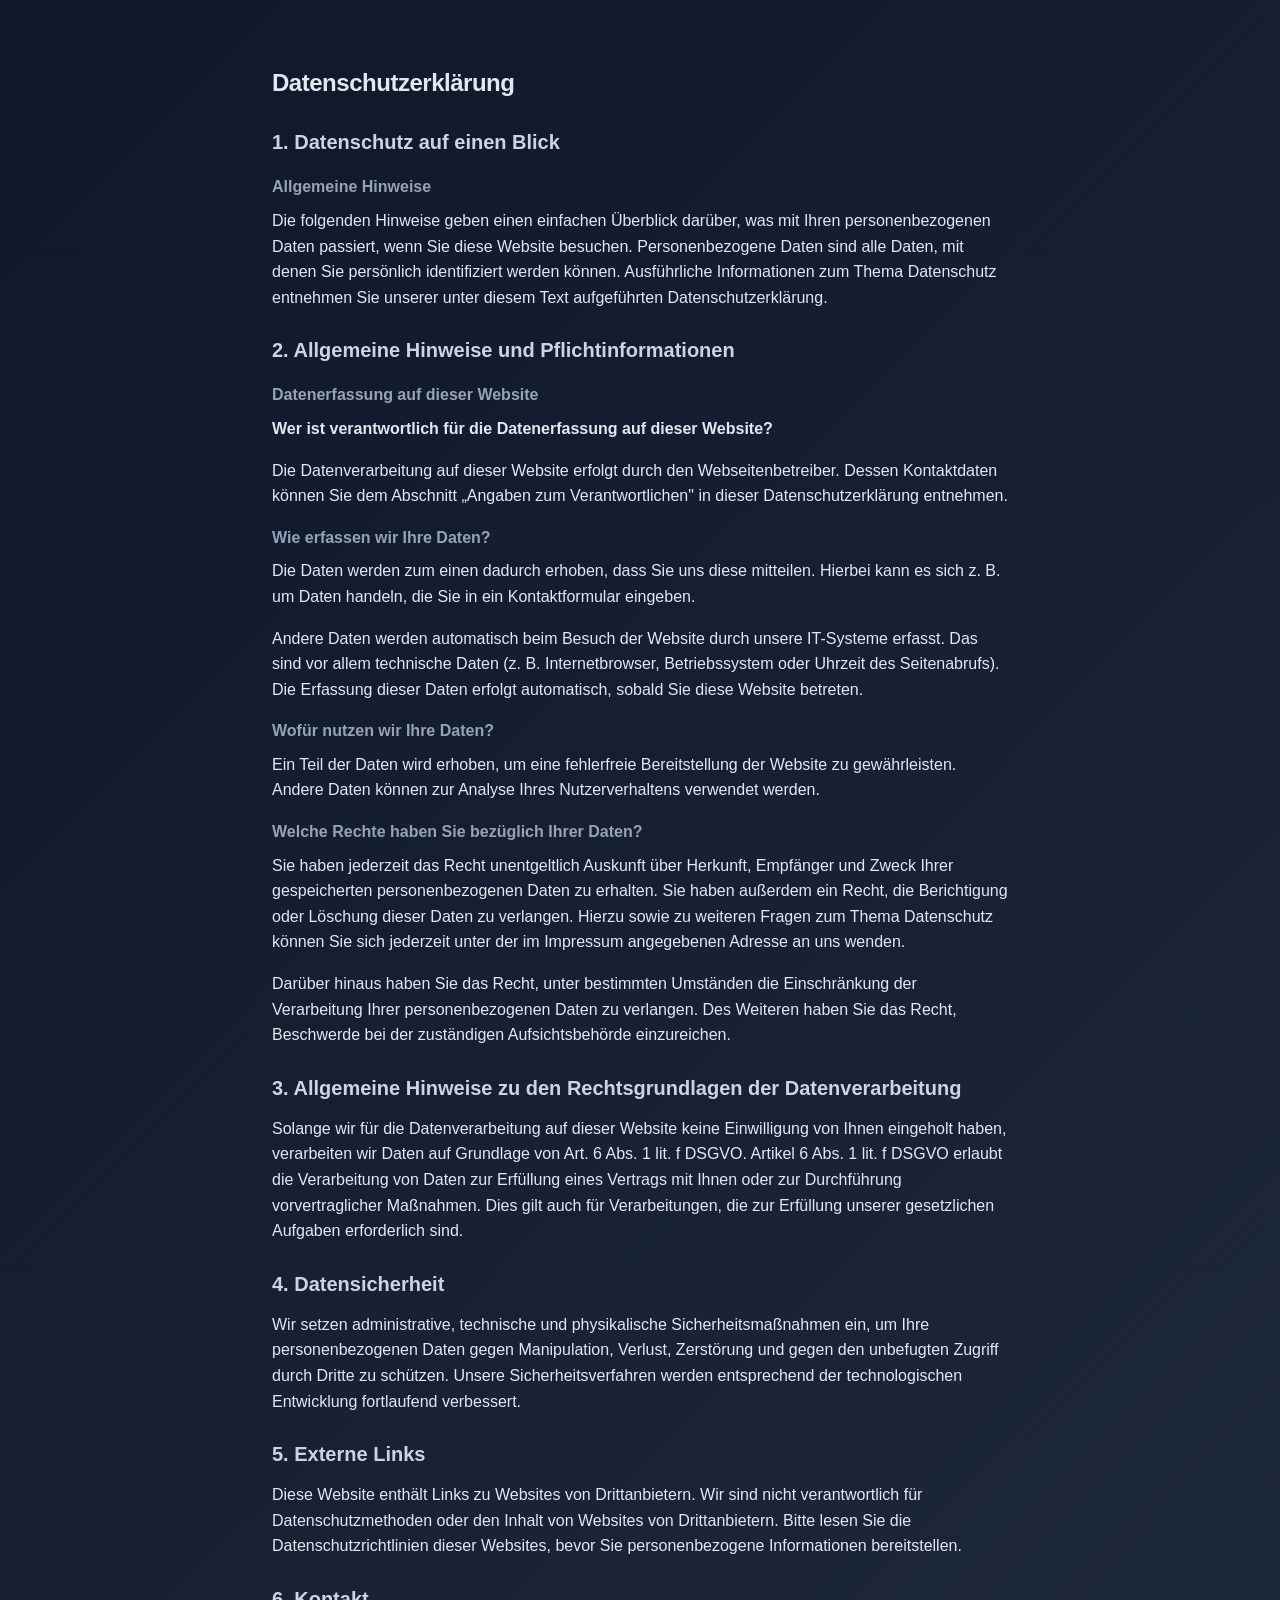
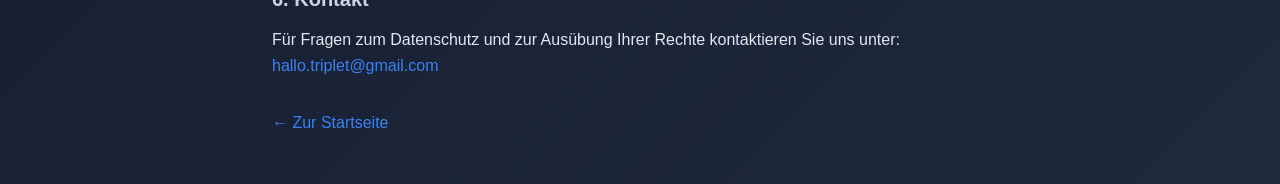
==== datenschutz.html @ 197652aa "Add files via upload Version 1.0" ====
<!DOCTYPE html>
<html lang="de">
<head>
    <meta charset="UTF-8">
    <meta name="viewport" content="width=device-width, initial-scale=1.0">
    <title>Datenschutzerklärung – Triple T</title>
    <link rel="stylesheet" href="css/style.css">
    <style>
        .legal-container {
            max-width: 800px;
            margin: 0 auto;
            padding: 2rem;
        }
        .legal-container h1 {
            background: none;
            -webkit-text-fill-color: unset;
            color: var(--text);
            text-align: left;
            margin-top: 2rem;
            margin-bottom: 1rem;
            font-size: 1.5rem;
        }
        .legal-container h2 {
            font-size: 1.25rem;
            color: var(--text-muted);
            margin-top: 1.5rem;
            margin-bottom: 0.75rem;
        }
        .legal-container h3 {
            font-size: 1rem;
            color: var(--text-dim);
            margin-top: 1rem;
            margin-bottom: 0.5rem;
        }
        .legal-container p {
            margin-bottom: 1rem;
            text-align: left;
        }
        .legal-container ul {
            margin-left: 1.5rem;
            margin-bottom: 1rem;
        }
        .legal-container li {
            margin-bottom: 0.5rem;
        }
        .legal-container a {
            color: var(--primary);
            text-decoration: none;
        }
        .legal-container a:hover {
            text-decoration: underline;
        }
    </style>
</head>
<body>
    <div class="legal-container">
        <h1>Datenschutzerklärung</h1>

        <h2>1. Datenschutz auf einen Blick</h2>

        <h3>Allgemeine Hinweise</h3>
        <p>
            Die folgenden Hinweise geben einen einfachen Überblick darüber, was mit Ihren personenbezogenen Daten passiert, wenn Sie diese Website besuchen. Personenbezogene Daten sind alle Daten, mit denen Sie persönlich identifiziert werden können. Ausführliche Informationen zum Thema Datenschutz entnehmen Sie unserer unter diesem Text aufgeführten Datenschutzerklärung.
        </p>

        <h2>2. Allgemeine Hinweise und Pflichtinformationen</h2>

        <h3>Datenerfassung auf dieser Website</h3>
        <p>
            <strong>Wer ist verantwortlich für die Datenerfassung auf dieser Website?</strong>
        </p>
        <p>
            Die Datenverarbeitung auf dieser Website erfolgt durch den Webseitenbetreiber. Dessen Kontaktdaten können Sie dem Abschnitt „Angaben zum Verantwortlichen" in dieser Datenschutzerklärung entnehmen.
        </p>

        <h3>Wie erfassen wir Ihre Daten?</h3>
        <p>
            Die Daten werden zum einen dadurch erhoben, dass Sie uns diese mitteilen. Hierbei kann es sich z. B. um Daten handeln, die Sie in ein Kontaktformular eingeben.
        </p>
        <p>
            Andere Daten werden automatisch beim Besuch der Website durch unsere IT-Systeme erfasst. Das sind vor allem technische Daten (z. B. Internetbrowser, Betriebssystem oder Uhrzeit des Seitenabrufs). Die Erfassung dieser Daten erfolgt automatisch, sobald Sie diese Website betreten.
        </p>

        <h3>Wofür nutzen wir Ihre Daten?</h3>
        <p>
            Ein Teil der Daten wird erhoben, um eine fehlerfreie Bereitstellung der Website zu gewährleisten. Andere Daten können zur Analyse Ihres Nutzerverhaltens verwendet werden.
        </p>

        <h3>Welche Rechte haben Sie bezüglich Ihrer Daten?</h3>
        <p>
            Sie haben jederzeit das Recht unentgeltlich Auskunft über Herkunft, Empfänger und Zweck Ihrer gespeicherten personenbezogenen Daten zu erhalten. Sie haben außerdem ein Recht, die Berichtigung oder Löschung dieser Daten zu verlangen. Hierzu sowie zu weiteren Fragen zum Thema Datenschutz können Sie sich jederzeit unter der im Impressum angegebenen Adresse an uns wenden.
        </p>
        <p>
            Darüber hinaus haben Sie das Recht, unter bestimmten Umständen die Einschränkung der Verarbeitung Ihrer personenbezogenen Daten zu verlangen. Des Weiteren haben Sie das Recht, Beschwerde bei der zuständigen Aufsichtsbehörde einzureichen.
        </p>

        <h2>3. Allgemeine Hinweise zu den Rechtsgrundlagen der Datenverarbeitung</h2>

        <p>
            Solange wir für die Datenverarbeitung auf dieser Website keine Einwilligung von Ihnen eingeholt haben, verarbeiten wir Daten auf Grundlage von Art. 6 Abs. 1 lit. f DSGVO. Artikel 6 Abs. 1 lit. f DSGVO erlaubt die Verarbeitung von Daten zur Erfüllung eines Vertrags mit Ihnen oder zur Durchführung vorvertraglicher Maßnahmen. Dies gilt auch für Verarbeitungen, die zur Erfüllung unserer gesetzlichen Aufgaben erforderlich sind.
        </p>

        <h2>4. Datensicherheit</h2>

        <p>
            Wir setzen administrative, technische und physikalische Sicherheitsmaßnahmen ein, um Ihre personenbezogenen Daten gegen Manipulation, Verlust, Zerstörung und gegen den unbefugten Zugriff durch Dritte zu schützen. Unsere Sicherheitsverfahren werden entsprechend der technologischen Entwicklung fortlaufend verbessert.
        </p>

        <h2>5. Externe Links</h2>

        <p>
            Diese Website enthält Links zu Websites von Drittanbietern. Wir sind nicht verantwortlich für Datenschutzmethoden oder den Inhalt von Websites von Drittanbietern. Bitte lesen Sie die Datenschutzrichtlinien dieser Websites, bevor Sie personenbezogene Informationen bereitstellen.
        </p>

        <h2>6. Kontakt</h2>

        <p>
            Für Fragen zum Datenschutz und zur Ausübung Ihrer Rechte kontaktieren Sie uns unter: <a href="mailto:hallo.triplet@gmail.com">hallo.triplet@gmail.com</a>
        </p>

        <p style="margin-top: 2rem;">
            <a href="/">← Zur Startseite</a>
        </p>
    </div>
</body>
</html>
---- css/style.css ----
* {
    margin: 0;
    padding: 0;
    box-sizing: border-box;
}

:root {
    --primary: #3b82f6;
    --primary-dark: #2563eb;
    --bg: #0f172a;
    --bg-alt: #1e293b;
    --text: #e2e8f0;
    --text-muted: #cbd5e1;
    --text-dim: #94a3b8;
    --border: #334155;
}

html {
    scroll-behavior: smooth;
}

body {
    font-family: -apple-system, BlinkMacSystemFont, "Segoe UI", Roboto, "Helvetica Neue", sans-serif;
    background: linear-gradient(135deg, var(--bg) 0%, var(--bg-alt) 100%);
    color: var(--text);
    min-height: 100vh;
    display: flex;
    flex-direction: column;
    align-items: center;
    justify-content: center;
    line-height: 1.6;
}

main {
    flex: 1;
    display: flex;
    align-items: center;
    justify-content: center;
    width: 100%;
}

.container {
    text-align: center;
    max-width: 640px;
    padding: 2rem;
    animation: fadeIn 0.6s ease-out;
}

@keyframes fadeIn {
    from {
        opacity: 0;
        transform: translateY(10px);
    }
    to {
        opacity: 1;
        transform: translateY(0);
    }
}

.logo {
    width: 80px;
    height: 80px;
    margin: 0 auto 1.5rem;
    background: linear-gradient(135deg, var(--primary) 0%, var(--primary-dark) 100%);
    border-radius: 12px;
    display: flex;
    align-items: center;
    justify-content: center;
    font-size: 2.5rem;
    font-weight: 700;
    color: white;
    box-shadow: 0 10px 30px rgba(59, 130, 246, 0.2);
}

h1 {
    font-size: 2.5rem;
    font-weight: 700;
    margin-bottom: 0.75rem;
    letter-spacing: -0.02em;
    background: linear-gradient(135deg, var(--text) 0%, var(--text-muted) 100%);
    -webkit-background-clip: text;
    -webkit-text-fill-color: transparent;
    background-clip: text;
}

.subtitle {
    font-size: 1.25rem;
    color: var(--text-muted);
    margin-bottom: 1.5rem;
    font-weight: 500;
}

.description {
    font-size: 1rem;
    color: var(--text-dim);
    margin-bottom: 2rem;
    line-height: 1.8;
}

.coming-soon {
    font-size: 0.95rem;
    color: var(--primary);
    margin-bottom: 2.5rem;
    font-weight: 500;
    padding: 0.5rem 1rem;
    background: rgba(59, 130, 246, 0.1);
    border-left: 3px solid var(--primary);
    border-radius: 4px;
    text-align: left;
    display: inline-block;
}

.cta-section {
    display: flex;
    gap: 1rem;
    justify-content: center;
    flex-wrap: wrap;
}

.btn {
    display: inline-block;
    padding: 0.875rem 1.75rem;
    background: var(--primary);
    color: white;
    text-decoration: none;
    border-radius: 8px;
    font-weight: 600;
    font-size: 1rem;
    transition: all 0.3s ease;
    border: 2px solid var(--primary);
    cursor: pointer;
}

.btn:hover {
    background: var(--primary-dark);
    border-color: var(--primary-dark);
    transform: translateY(-2px);
    box-shadow: 0 10px 25px rgba(59, 130, 246, 0.3);
}

.btn:active {
    transform: translateY(0);
}

.btn-primary {
    background: var(--primary);
    color: white;
}

.btn-primary:hover {
    background: var(--primary-dark);
}

footer {
    width: 100%;
    padding: 2rem;
    text-align: center;
    color: var(--text-dim);
    font-size: 0.875rem;
    border-top: 1px solid var(--border);
    margin-top: auto;
}

footer a {
    color: var(--text-muted);
    text-decoration: none;
    transition: color 0.3s ease;
}

footer a:hover {
    color: var(--primary);
}

/* Responsive */
@media (max-width: 768px) {
    h1 {
        font-size: 2rem;
    }

    .subtitle {
        font-size: 1.1rem;
    }

    .description {
        font-size: 0.95rem;
    }

    .container {
        padding: 1.5rem;
    }

    .logo {
        width: 70px;
        height: 70px;
        font-size: 2rem;
    }
}

@media (max-width: 480px) {
    h1 {
        font-size: 1.75rem;
    }

    .subtitle {
        font-size: 1rem;
    }

    .description {
        font-size: 0.9rem;
    }

    .coming-soon {
        font-size: 0.85rem;
        padding: 0.5rem 0.75rem;
    }

    .btn {
        padding: 0.75rem 1.5rem;
        font-size: 0.95rem;
    }

    footer {
        padding: 1.5rem;
    }
}

/* Print-Styles */
@media print {
    body {
        background: white;
        color: black;
    }

    .logo,
    .btn {
        display: none;
    }
}
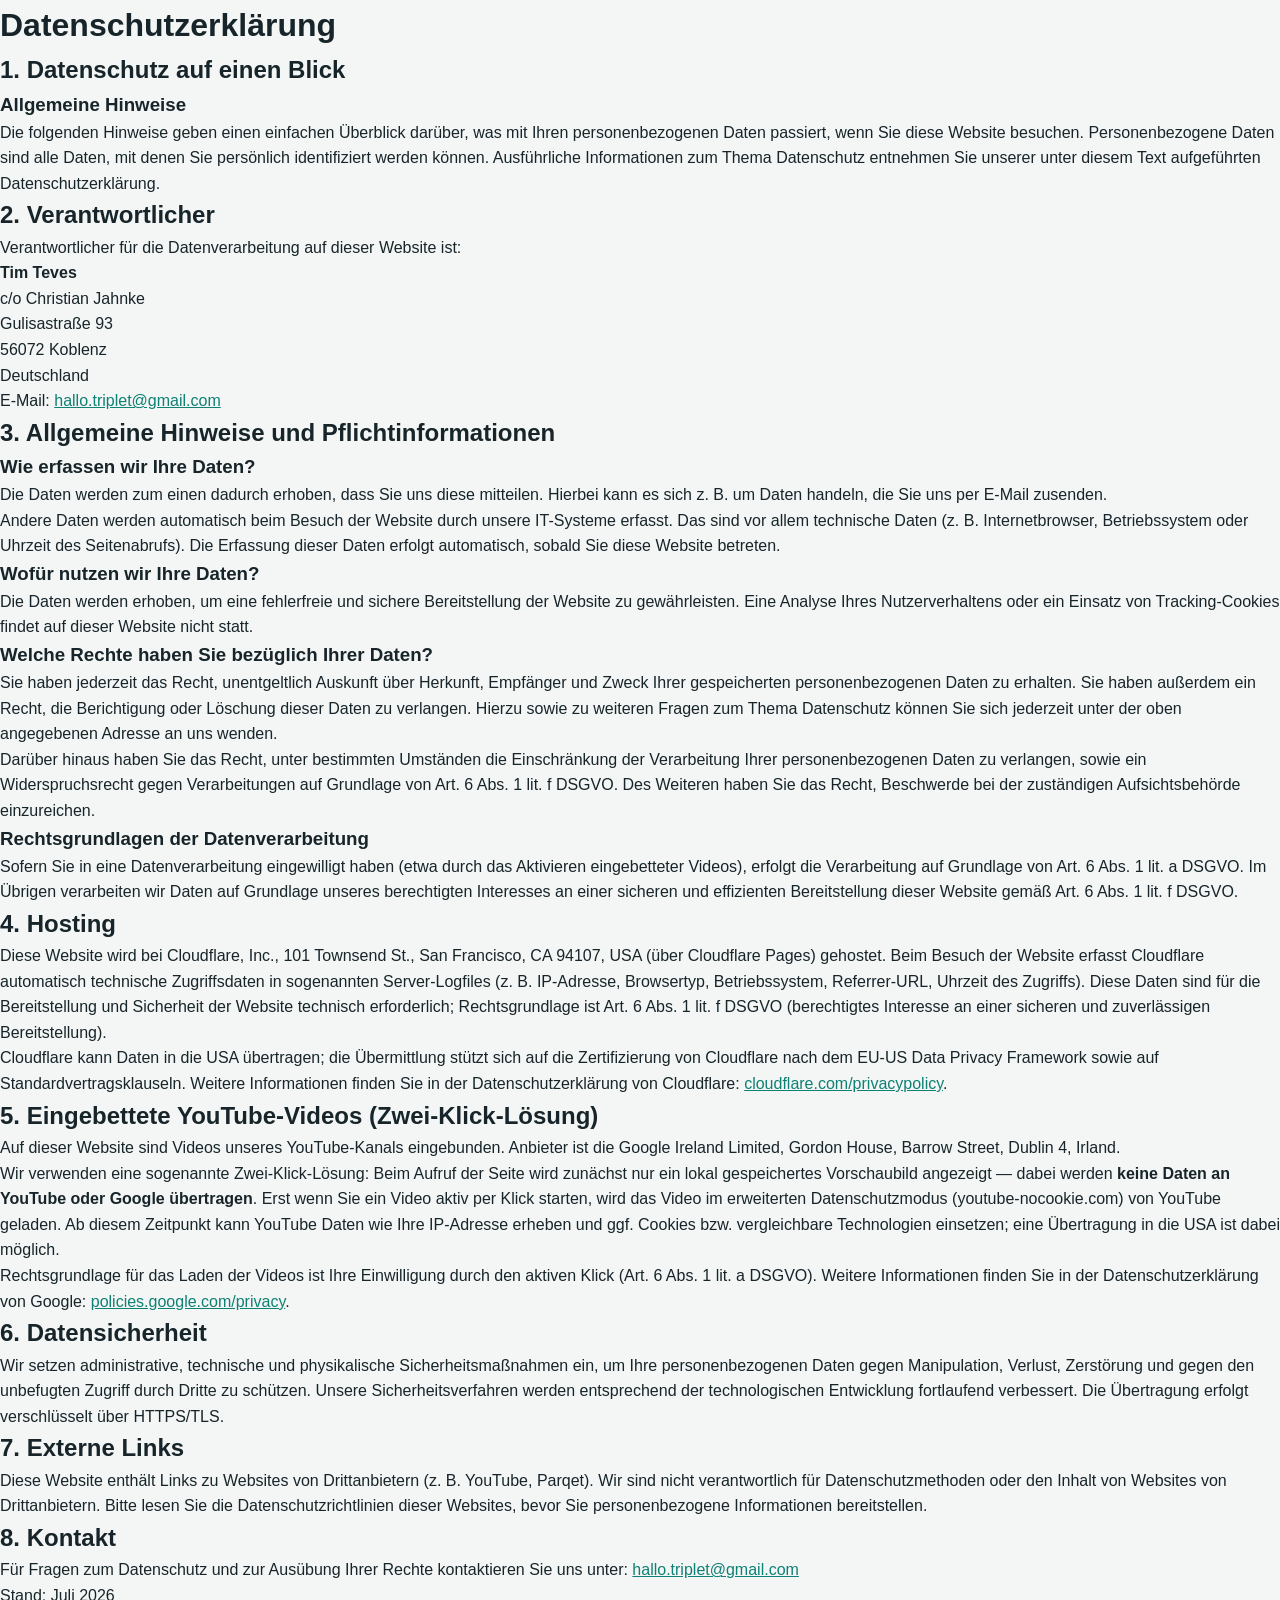
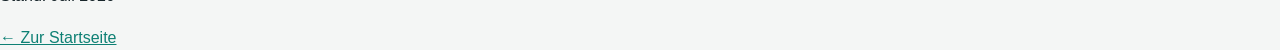
==== commit 1aae6b4a: "V1.1 Update datenschutz.html" ====
--- a/datenschutz.html
+++ b/datenschutz.html
@@ -3,54 +3,10 @@
 <head>
     <meta charset="UTF-8">
     <meta name="viewport" content="width=device-width, initial-scale=1.0">
+    <meta name="robots" content="noindex, follow">
     <title>Datenschutzerklärung – Triple T</title>
     <link rel="stylesheet" href="css/style.css">
-    <style>
-        .legal-container {
-            max-width: 800px;
-            margin: 0 auto;
-            padding: 2rem;
-        }
-        .legal-container h1 {
-            background: none;
-            -webkit-text-fill-color: unset;
-            color: var(--text);
-            text-align: left;
-            margin-top: 2rem;
-            margin-bottom: 1rem;
-            font-size: 1.5rem;
-        }
-        .legal-container h2 {
-            font-size: 1.25rem;
-            color: var(--text-muted);
-            margin-top: 1.5rem;
-            margin-bottom: 0.75rem;
-        }
-        .legal-container h3 {
-            font-size: 1rem;
-            color: var(--text-dim);
-            margin-top: 1rem;
-            margin-bottom: 0.5rem;
-        }
-        .legal-container p {
-            margin-bottom: 1rem;
-            text-align: left;
-        }
-        .legal-container ul {
-            margin-left: 1.5rem;
-            margin-bottom: 1rem;
-        }
-        .legal-container li {
-            margin-bottom: 0.5rem;
-        }
-        .legal-container a {
-            color: var(--primary);
-            text-decoration: none;
-        }
-        .legal-container a:hover {
-            text-decoration: underline;
-        }
-    </style>
+    <link rel="icon" type="image/svg+xml" href="favicon.svg">
 </head>
 <body>
     <div class="legal-container">
@@ -63,62 +19,84 @@
             Die folgenden Hinweise geben einen einfachen Überblick darüber, was mit Ihren personenbezogenen Daten passiert, wenn Sie diese Website besuchen. Personenbezogene Daten sind alle Daten, mit denen Sie persönlich identifiziert werden können. Ausführliche Informationen zum Thema Datenschutz entnehmen Sie unserer unter diesem Text aufgeführten Datenschutzerklärung.
         </p>
 
-        <h2>2. Allgemeine Hinweise und Pflichtinformationen</h2>
-
-        <h3>Datenerfassung auf dieser Website</h3>
+        <h2>2. Verantwortlicher</h2>
         <p>
-            <strong>Wer ist verantwortlich für die Datenerfassung auf dieser Website?</strong>
+            Verantwortlicher für die Datenverarbeitung auf dieser Website ist:
         </p>
         <p>
-            Die Datenverarbeitung auf dieser Website erfolgt durch den Webseitenbetreiber. Dessen Kontaktdaten können Sie dem Abschnitt „Angaben zum Verantwortlichen" in dieser Datenschutzerklärung entnehmen.
+            <strong>Tim Teves</strong><br>
+            c/o Christian Jahnke<br>
+            Gulisastraße 93<br>
+            56072 Koblenz<br>
+            Deutschland<br>
+            E-Mail: <a href="mailto:hallo.triplet@gmail.com">hallo.triplet@gmail.com</a>
         </p>
+
+        <h2>3. Allgemeine Hinweise und Pflichtinformationen</h2>
 
         <h3>Wie erfassen wir Ihre Daten?</h3>
         <p>
-            Die Daten werden zum einen dadurch erhoben, dass Sie uns diese mitteilen. Hierbei kann es sich z. B. um Daten handeln, die Sie in ein Kontaktformular eingeben.
+            Die Daten werden zum einen dadurch erhoben, dass Sie uns diese mitteilen. Hierbei kann es sich z.&nbsp;B. um Daten handeln, die Sie uns per E-Mail zusenden.
         </p>
         <p>
-            Andere Daten werden automatisch beim Besuch der Website durch unsere IT-Systeme erfasst. Das sind vor allem technische Daten (z. B. Internetbrowser, Betriebssystem oder Uhrzeit des Seitenabrufs). Die Erfassung dieser Daten erfolgt automatisch, sobald Sie diese Website betreten.
+            Andere Daten werden automatisch beim Besuch der Website durch unsere IT-Systeme erfasst. Das sind vor allem technische Daten (z.&nbsp;B. Internetbrowser, Betriebssystem oder Uhrzeit des Seitenabrufs). Die Erfassung dieser Daten erfolgt automatisch, sobald Sie diese Website betreten.
         </p>
 
         <h3>Wofür nutzen wir Ihre Daten?</h3>
         <p>
-            Ein Teil der Daten wird erhoben, um eine fehlerfreie Bereitstellung der Website zu gewährleisten. Andere Daten können zur Analyse Ihres Nutzerverhaltens verwendet werden.
+            Die Daten werden erhoben, um eine fehlerfreie und sichere Bereitstellung der Website zu gewährleisten. Eine Analyse Ihres Nutzerverhaltens oder ein Einsatz von Tracking-Cookies findet auf dieser Website nicht statt.
         </p>
 
         <h3>Welche Rechte haben Sie bezüglich Ihrer Daten?</h3>
         <p>
-            Sie haben jederzeit das Recht unentgeltlich Auskunft über Herkunft, Empfänger und Zweck Ihrer gespeicherten personenbezogenen Daten zu erhalten. Sie haben außerdem ein Recht, die Berichtigung oder Löschung dieser Daten zu verlangen. Hierzu sowie zu weiteren Fragen zum Thema Datenschutz können Sie sich jederzeit unter der im Impressum angegebenen Adresse an uns wenden.
+            Sie haben jederzeit das Recht, unentgeltlich Auskunft über Herkunft, Empfänger und Zweck Ihrer gespeicherten personenbezogenen Daten zu erhalten. Sie haben außerdem ein Recht, die Berichtigung oder Löschung dieser Daten zu verlangen. Hierzu sowie zu weiteren Fragen zum Thema Datenschutz können Sie sich jederzeit unter der oben angegebenen Adresse an uns wenden.
         </p>
         <p>
-            Darüber hinaus haben Sie das Recht, unter bestimmten Umständen die Einschränkung der Verarbeitung Ihrer personenbezogenen Daten zu verlangen. Des Weiteren haben Sie das Recht, Beschwerde bei der zuständigen Aufsichtsbehörde einzureichen.
+            Darüber hinaus haben Sie das Recht, unter bestimmten Umständen die Einschränkung der Verarbeitung Ihrer personenbezogenen Daten zu verlangen, sowie ein Widerspruchsrecht gegen Verarbeitungen auf Grundlage von Art. 6 Abs. 1 lit. f DSGVO. Des Weiteren haben Sie das Recht, Beschwerde bei der zuständigen Aufsichtsbehörde einzureichen.
         </p>
 
-        <h2>3. Allgemeine Hinweise zu den Rechtsgrundlagen der Datenverarbeitung</h2>
-
+        <h3>Rechtsgrundlagen der Datenverarbeitung</h3>
         <p>
-            Solange wir für die Datenverarbeitung auf dieser Website keine Einwilligung von Ihnen eingeholt haben, verarbeiten wir Daten auf Grundlage von Art. 6 Abs. 1 lit. f DSGVO. Artikel 6 Abs. 1 lit. f DSGVO erlaubt die Verarbeitung von Daten zur Erfüllung eines Vertrags mit Ihnen oder zur Durchführung vorvertraglicher Maßnahmen. Dies gilt auch für Verarbeitungen, die zur Erfüllung unserer gesetzlichen Aufgaben erforderlich sind.
+            Sofern Sie in eine Datenverarbeitung eingewilligt haben (etwa durch das Aktivieren eingebetteter Videos), erfolgt die Verarbeitung auf Grundlage von Art. 6 Abs. 1 lit. a DSGVO. Im Übrigen verarbeiten wir Daten auf Grundlage unseres berechtigten Interesses an einer sicheren und effizienten Bereitstellung dieser Website gemäß Art. 6 Abs. 1 lit. f DSGVO.
         </p>
 
-        <h2>4. Datensicherheit</h2>
-
+        <h2>4. Hosting</h2>
         <p>
-            Wir setzen administrative, technische und physikalische Sicherheitsmaßnahmen ein, um Ihre personenbezogenen Daten gegen Manipulation, Verlust, Zerstörung und gegen den unbefugten Zugriff durch Dritte zu schützen. Unsere Sicherheitsverfahren werden entsprechend der technologischen Entwicklung fortlaufend verbessert.
+            Diese Website wird bei Cloudflare, Inc., 101 Townsend St., San Francisco, CA 94107, USA (über Cloudflare Pages) gehostet. Beim Besuch der Website erfasst Cloudflare automatisch technische Zugriffsdaten in sogenannten Server-Logfiles (z.&nbsp;B. IP-Adresse, Browsertyp, Betriebssystem, Referrer-URL, Uhrzeit des Zugriffs). Diese Daten sind für die Bereitstellung und Sicherheit der Website technisch erforderlich; Rechtsgrundlage ist Art. 6 Abs. 1 lit. f DSGVO (berechtigtes Interesse an einer sicheren und zuverlässigen Bereitstellung).
+        </p>
+        <p>
+            Cloudflare kann Daten in die USA übertragen; die Übermittlung stützt sich auf die Zertifizierung von Cloudflare nach dem EU-US Data Privacy Framework sowie auf Standardvertragsklauseln. Weitere Informationen finden Sie in der Datenschutzerklärung von Cloudflare: <a href="https://www.cloudflare.com/privacypolicy/" target="_blank" rel="noopener">cloudflare.com/privacypolicy</a>.
         </p>
 
-        <h2>5. Externe Links</h2>
-
+        <h2>5. Eingebettete YouTube-Videos (Zwei-Klick-Lösung)</h2>
         <p>
-            Diese Website enthält Links zu Websites von Drittanbietern. Wir sind nicht verantwortlich für Datenschutzmethoden oder den Inhalt von Websites von Drittanbietern. Bitte lesen Sie die Datenschutzrichtlinien dieser Websites, bevor Sie personenbezogene Informationen bereitstellen.
+            Auf dieser Website sind Videos unseres YouTube-Kanals eingebunden. Anbieter ist die Google Ireland Limited, Gordon House, Barrow Street, Dublin 4, Irland.
+        </p>
+        <p>
+            Wir verwenden eine sogenannte Zwei-Klick-Lösung: Beim Aufruf der Seite wird zunächst nur ein lokal gespeichertes Vorschaubild angezeigt — dabei werden <strong>keine Daten an YouTube oder Google übertragen</strong>. Erst wenn Sie ein Video aktiv per Klick starten, wird das Video im erweiterten Datenschutzmodus (youtube-nocookie.com) von YouTube geladen. Ab diesem Zeitpunkt kann YouTube Daten wie Ihre IP-Adresse erheben und ggf. Cookies bzw. vergleichbare Technologien einsetzen; eine Übertragung in die USA ist dabei möglich.
+        </p>
+        <p>
+            Rechtsgrundlage für das Laden der Videos ist Ihre Einwilligung durch den aktiven Klick (Art. 6 Abs. 1 lit. a DSGVO). Weitere Informationen finden Sie in der Datenschutzerklärung von Google: <a href="https://policies.google.com/privacy" target="_blank" rel="noopener">policies.google.com/privacy</a>.
         </p>
 
-        <h2>6. Kontakt</h2>
+        <h2>6. Datensicherheit</h2>
+        <p>
+            Wir setzen administrative, technische und physikalische Sicherheitsmaßnahmen ein, um Ihre personenbezogenen Daten gegen Manipulation, Verlust, Zerstörung und gegen den unbefugten Zugriff durch Dritte zu schützen. Unsere Sicherheitsverfahren werden entsprechend der technologischen Entwicklung fortlaufend verbessert. Die Übertragung erfolgt verschlüsselt über HTTPS/TLS.
+        </p>
 
+        <h2>7. Externe Links</h2>
+        <p>
+            Diese Website enthält Links zu Websites von Drittanbietern (z.&nbsp;B. YouTube, Parqet). Wir sind nicht verantwortlich für Datenschutzmethoden oder den Inhalt von Websites von Drittanbietern. Bitte lesen Sie die Datenschutzrichtlinien dieser Websites, bevor Sie personenbezogene Informationen bereitstellen.
+        </p>
+
+        <h2>8. Kontakt</h2>
         <p>
             Für Fragen zum Datenschutz und zur Ausübung Ihrer Rechte kontaktieren Sie uns unter: <a href="mailto:hallo.triplet@gmail.com">hallo.triplet@gmail.com</a>
         </p>
 
-        <p style="margin-top: 2rem;">
+        <p class="legal-stand">Stand: Juli 2026</p>
+
+        <p style="margin-top: 1rem;">
             <a href="/">← Zur Startseite</a>
         </p>
     </div>
--- a/css/style.css
+++ b/css/style.css
@@ -1,3 +1,12 @@
+/* ============================================================
+   Triple T – triplet.me
+   Light Theme "Board" · Stand: Juli 2026
+   Brand-Farben:
+   - Mint (Primary, Flächen):  #00A693  ← Thumbnail-Farbe
+   - Dark Teal (Text/Links):   #0E8074  ← Kontrast-Partner (WCAG AA)
+   - Hintergrund (Seite):      #F4F6F5
+   ============================================================ */
+
 * {
     margin: 0;
     padding: 0;
@@ -5,14 +14,27 @@
 }
 
 :root {
-    --primary: #3b82f6;
-    --primary-dark: #2563eb;
-    --bg: #0f172a;
-    --bg-alt: #1e293b;
-    --text: #e2e8f0;
-    --text-muted: #cbd5e1;
-    --text-dim: #94a3b8;
-    --border: #334155;
+    /* Brand */
+    --mint: #00A693;
+    --mint-dark: #0E8074;
+    --mint-deep: #04342C;
+
+    /* Flächen */
+    --bg: #F4F6F5;
+    --bg-card: #FFFFFF;
+
+    /* Text */
+    --text: #17252A;
+    --text-muted: #46575D;
+    --text-dim: #64757B;
+
+    /* Linien */
+    --border: #E2E8E6;
+    --border-strong: #C9D4D1;
+
+    /* Akzent-Tints */
+    --highlight: rgba(0, 166, 147, 0.08);
+    --highlight-strong: rgba(0, 166, 147, 0.14);
 }
 
 html {
@@ -21,144 +43,401 @@
 
 body {
     font-family: -apple-system, BlinkMacSystemFont, "Segoe UI", Roboto, "Helvetica Neue", sans-serif;
-    background: linear-gradient(135deg, var(--bg) 0%, var(--bg-alt) 100%);
+    background: var(--bg);
     color: var(--text);
     min-height: 100vh;
+    line-height: 1.6;
+    overflow-x: hidden;
+}
+
+main {
+    max-width: 1100px;
+    margin: 0 auto;
+    padding: 3rem 2rem 2rem;
+}
+
+::selection {
+    background: var(--highlight-strong);
+}
+
+a {
+    color: var(--mint-dark);
+}
+
+a:focus-visible,
+button:focus-visible {
+    outline: 3px solid var(--mint);
+    outline-offset: 2px;
+}
+
+/* === HERO SECTION (mit Grid-Look) === */
+.hero {
+    display: grid;
+    grid-template-columns: 280px 1fr;
+    gap: 3rem;
+    align-items: center;
+    margin-bottom: 5rem;
+    animation: fadeIn 0.8s ease-out;
+}
+
+@keyframes fadeIn {
+    from {
+        opacity: 0;
+        transform: translateY(15px);
+    }
+    to {
+        opacity: 1;
+        transform: translateY(0);
+    }
+}
+
+.hero-image {
+    width: 280px;
+    height: 280px;
+    border-radius: 16px;
+    overflow: hidden;
+    box-shadow: 0 12px 32px rgba(23, 37, 42, 0.12);
+    position: relative;
+    background: var(--bg-card);
+}
+
+.hero-image img {
+    width: 100%;
+    height: 100%;
+    object-fit: cover;
+    /* Bild-Ausschnitt: 2. Wert = vertikale Position.
+       0% = Bild ganz oben ausrichten, 50% = Mitte (Standard).
+       Kleinerer Wert schiebt den sichtbaren Ausschnitt nach oben. */
+    object-position: 50% 20%;
+    display: block;
+}
+
+.hero-content h1 {
+    font-size: 3rem;
+    font-weight: 700;
+    margin-bottom: 0.75rem;
+    letter-spacing: -0.02em;
+    color: var(--text);
+    line-height: 1.1;
+}
+
+.subtitle {
+    font-size: 1.35rem;
+    color: var(--mint-dark);
+    margin-bottom: 1.25rem;
+    font-weight: 600;
+}
+
+.description {
+    font-size: 1rem;
+    color: var(--text-muted);
+    margin-bottom: 1.5rem;
+    line-height: 1.8;
+    max-width: 540px;
+}
+
+.cta-section {
+    display: flex;
+    gap: 1rem;
+    flex-wrap: wrap;
+}
+
+.btn {
+    display: inline-block;
+    padding: 0.875rem 1.75rem;
+    background: var(--mint);
+    color: #FFFFFF;
+    text-decoration: none;
+    border-radius: 8px;
+    font-weight: 600;
+    font-size: 1rem;
+    transition: all 0.3s ease;
+    border: 2px solid var(--mint);
+    cursor: pointer;
+}
+
+.btn:hover {
+    background: var(--mint-dark);
+    border-color: var(--mint-dark);
+    transform: translateY(-2px);
+    box-shadow: 0 10px 25px rgba(0, 166, 147, 0.3);
+}
+
+/* === BIO SECTION === */
+.bio {
+    margin-bottom: 4rem;
+}
+
+.bio-intro {
+    margin-bottom: 3rem;
+}
+
+.bio-intro h2 {
+    font-size: 1.75rem;
+    font-weight: 700;
+    margin-bottom: 1rem;
+    color: var(--text);
+    letter-spacing: -0.01em;
+    line-height: 1.3;
+}
+
+.bio-lead {
+    font-size: 1.05rem;
+    color: var(--text-muted);
+    line-height: 1.8;
+    max-width: 800px;
+}
+
+.bio-lead strong {
+    color: var(--text);
+}
+
+.bio-lead a {
+    color: var(--mint-dark);
+    font-weight: 600;
+    text-decoration: underline;
+    text-underline-offset: 3px;
+}
+
+.bio-lead a:hover {
+    color: var(--mint-deep);
+}
+
+/* === TIMELINE === */
+.timeline {
+    position: relative;
+    padding-left: 3rem;
+    margin-bottom: 2rem;
+}
+
+.timeline::before {
+    content: "";
+    position: absolute;
+    left: 0.5rem;
+    top: 0.5rem;
+    bottom: 0.5rem;
+    width: 2px;
+    background: linear-gradient(180deg, var(--border-strong) 0%, var(--mint) 50%, var(--border-strong) 100%);
+    opacity: 0.6;
+}
+
+.timeline-item {
+    position: relative;
+    padding: 1.25rem 1.5rem;
+    margin-bottom: 1.25rem;
+    background: var(--bg-card);
+    border-radius: 12px;
+    border: 1px solid var(--border);
+    transition: transform 0.2s ease, border-color 0.2s ease, box-shadow 0.2s ease;
+}
+
+.timeline-item:hover {
+    transform: translateX(4px);
+    border-color: var(--mint);
+    box-shadow: 0 4px 16px rgba(23, 37, 42, 0.06);
+}
+
+.timeline-marker {
+    position: absolute;
+    left: -2.75rem;
+    top: 1.75rem;
+    width: 14px;
+    height: 14px;
+    border-radius: 50%;
+    background: var(--bg);
+    border: 2px solid var(--border-strong);
+    transition: all 0.2s ease;
+}
+
+.timeline-item:hover .timeline-marker {
+    border-color: var(--mint);
+    box-shadow: 0 0 0 4px var(--highlight);
+}
+
+.timeline-item.highlight {
+    border-color: rgba(0, 166, 147, 0.35);
+    background: linear-gradient(135deg, var(--bg-card) 0%, rgba(0, 166, 147, 0.05) 100%);
+}
+
+.timeline-item.highlight .timeline-marker {
+    background: var(--mint);
+    border-color: var(--mint);
+    box-shadow: 0 0 0 4px var(--highlight);
+}
+
+.timeline-item.current {
+    border-color: var(--mint);
+    background: linear-gradient(135deg, var(--bg-card) 0%, rgba(0, 166, 147, 0.08) 100%);
+    box-shadow: 0 4px 20px rgba(0, 166, 147, 0.12);
+}
+
+.timeline-item.current .timeline-marker {
+    background: var(--mint);
+    border-color: var(--mint);
+    box-shadow: 0 0 0 5px var(--highlight-strong);
+    animation: pulse 2s ease-in-out infinite;
+}
+
+@keyframes pulse {
+    0%, 100% {
+        box-shadow: 0 0 0 5px var(--highlight-strong);
+    }
+    50% {
+        box-shadow: 0 0 0 8px rgba(0, 166, 147, 0.28);
+    }
+}
+
+.timeline-year {
+    font-size: 0.85rem;
+    font-weight: 700;
+    color: var(--mint-dark);
+    letter-spacing: 0.05em;
+    text-transform: uppercase;
+    margin-bottom: 0.4rem;
+}
+
+.timeline-content h3 {
+    font-size: 1.1rem;
+    font-weight: 600;
+    color: var(--text);
+    margin-bottom: 0.4rem;
+    line-height: 1.4;
+}
+
+.timeline-content p {
+    font-size: 0.95rem;
+    color: var(--text-dim);
+    line-height: 1.7;
+}
+
+.timeline-content p strong {
+    color: var(--text);
+    font-weight: 600;
+}
+
+/* === VIDEO SECTION === */
+.videos {
+    margin-bottom: 4rem;
+}
+
+.videos h2 {
+    font-size: 1.75rem;
+    font-weight: 700;
+    margin-bottom: 1.5rem;
+    color: var(--text);
+    letter-spacing: -0.01em;
+}
+
+.video-grid {
+    display: grid;
+    grid-template-columns: repeat(2, minmax(0, 1fr));
+    gap: 2rem;
+}
+
+.video-item {
     display: flex;
     flex-direction: column;
-    align-items: center;
-    justify-content: center;
-    line-height: 1.6;
-}
-
-main {
-    flex: 1;
+}
+
+.video-facade {
+    position: relative;
+    aspect-ratio: 16 / 9;
+    border-radius: 12px;
+    overflow: hidden;
+    background: var(--bg-card);
+    border: 1px solid var(--border);
+    transition: border-color 0.2s ease, box-shadow 0.2s ease;
+}
+
+.video-facade:hover {
+    border-color: var(--mint);
+    box-shadow: 0 8px 24px rgba(23, 37, 42, 0.1);
+}
+
+.video-facade img {
+    width: 100%;
+    height: 100%;
+    object-fit: cover;
+    display: block;
+}
+
+.video-facade iframe {
+    position: absolute;
+    inset: 0;
+    width: 100%;
+    height: 100%;
+    border: 0;
+}
+
+.video-play {
+    position: absolute;
+    top: 50%;
+    left: 50%;
+    transform: translate(-50%, -50%);
+    width: 68px;
+    height: 68px;
+    border-radius: 50%;
+    background: rgba(255, 255, 255, 0.95);
+    border: 2px solid var(--mint);
+    cursor: pointer;
     display: flex;
     align-items: center;
     justify-content: center;
-    width: 100%;
-}
-
-.container {
+    transition: transform 0.2s ease, background 0.2s ease;
+}
+
+.video-play:hover {
+    transform: translate(-50%, -50%) scale(1.08);
+    background: #FFFFFF;
+}
+
+.video-play-icon {
+    color: var(--mint-dark);
+    font-size: 1.5rem;
+    line-height: 1;
+    padding-left: 4px; /* optisch zentriert */
+}
+
+.video-title {
+    font-size: 1.05rem;
+    font-weight: 600;
+    color: var(--text);
+    margin-top: 0.9rem;
+    line-height: 1.4;
+}
+
+.video-note {
+    font-size: 0.8rem;
+    color: var(--text-dim);
+    margin-top: 0.3rem;
+}
+
+.videos-more {
+    margin-top: 2rem;
     text-align: center;
-    max-width: 640px;
+}
+
+.videos-more a {
+    color: var(--mint-dark);
+    font-weight: 600;
+    text-decoration: none;
+}
+
+.videos-more a:hover {
+    color: var(--mint-deep);
+    text-decoration: underline;
+    text-underline-offset: 3px;
+}
+
+/* === FOOTER === */
+footer {
+    text-align: center;
     padding: 2rem;
-    animation: fadeIn 0.6s ease-out;
-}
-
-@keyframes fadeIn {
-    from {
-        opacity: 0;
-        transform: translateY(10px);
-    }
-    to {
-        opacity: 1;
-        transform: translateY(0);
-    }
-}
-
-.logo {
-    width: 80px;
-    height: 80px;
-    margin: 0 auto 1.5rem;
-    background: linear-gradient(135deg, var(--primary) 0%, var(--primary-dark) 100%);
-    border-radius: 12px;
-    display: flex;
-    align-items: center;
-    justify-content: center;
-    font-size: 2.5rem;
-    font-weight: 700;
-    color: white;
-    box-shadow: 0 10px 30px rgba(59, 130, 246, 0.2);
-}
-
-h1 {
-    font-size: 2.5rem;
-    font-weight: 700;
-    margin-bottom: 0.75rem;
-    letter-spacing: -0.02em;
-    background: linear-gradient(135deg, var(--text) 0%, var(--text-muted) 100%);
-    -webkit-background-clip: text;
-    -webkit-text-fill-color: transparent;
-    background-clip: text;
-}
-
-.subtitle {
-    font-size: 1.25rem;
-    color: var(--text-muted);
-    margin-bottom: 1.5rem;
-    font-weight: 500;
-}
-
-.description {
-    font-size: 1rem;
-    color: var(--text-dim);
-    margin-bottom: 2rem;
-    line-height: 1.8;
-}
-
-.coming-soon {
-    font-size: 0.95rem;
-    color: var(--primary);
-    margin-bottom: 2.5rem;
-    font-weight: 500;
-    padding: 0.5rem 1rem;
-    background: rgba(59, 130, 246, 0.1);
-    border-left: 3px solid var(--primary);
-    border-radius: 4px;
-    text-align: left;
-    display: inline-block;
-}
-
-.cta-section {
-    display: flex;
-    gap: 1rem;
-    justify-content: center;
-    flex-wrap: wrap;
-}
-
-.btn {
-    display: inline-block;
-    padding: 0.875rem 1.75rem;
-    background: var(--primary);
-    color: white;
-    text-decoration: none;
-    border-radius: 8px;
-    font-weight: 600;
-    font-size: 1rem;
-    transition: all 0.3s ease;
-    border: 2px solid var(--primary);
-    cursor: pointer;
-}
-
-.btn:hover {
-    background: var(--primary-dark);
-    border-color: var(--primary-dark);
-    transform: translateY(-2px);
-    box-shadow: 0 10px 25px rgba(59, 130, 246, 0.3);
-}
-
-.btn:active {
-    transform: translateY(0);
-}
-
-.btn-primary {
-    background: var(--primary);
-    color: white;
-}
-
-.btn-primary:hover {
-    background: var(--primary-dark);
-}
-
-footer {
-    width: 100%;
-    padding: 2rem;
-    text-align: center;
     color: var(--text-dim);
     font-size: 0.875rem;
     border-top: 1px solid var(--border);
-    margin-top: auto;
+    max-width: 1100px;
+    margin: 0 auto;
 }
 
 footer a {
@@ -168,71 +447,116 @@
 }
 
 footer a:hover {
-    color: var(--primary);
-}
-
-/* Responsive */
-@media (max-width: 768px) {
-    h1 {
-        font-size: 2rem;
+    color: var(--mint-dark);
+}
+
+/* === REDUCED MOTION === */
+@media (prefers-reduced-motion: reduce) {
+    html {
+        scroll-behavior: auto;
+    }
+    .hero {
+        animation: none;
+    }
+    .timeline-item.current .timeline-marker {
+        animation: none;
+    }
+    .timeline-item,
+    .timeline-marker,
+    .btn,
+    .video-facade,
+    .video-play {
+        transition: none;
+    }
+}
+
+/* === RESPONSIVE === */
+@media (max-width: 900px) {
+    main {
+        padding: 2rem 1.5rem 1.5rem;
+    }
+
+    .hero {
+        grid-template-columns: 1fr;
+        gap: 2rem;
+        text-align: left;
+        margin-bottom: 3rem;
+    }
+
+    .hero-image {
+        width: 200px;
+        height: 200px;
+    }
+
+    .hero-content h1 {
+        font-size: 2.25rem;
     }
 
     .subtitle {
-        font-size: 1.1rem;
+        font-size: 1.15rem;
+    }
+
+    .bio-intro h2,
+    .videos h2 {
+        font-size: 1.5rem;
+    }
+
+    .video-grid {
+        gap: 1.5rem;
+    }
+}
+
+@media (max-width: 600px) {
+    main {
+        padding: 1.5rem 1rem 1rem;
+    }
+
+    .hero-image {
+        width: 160px;
+        height: 160px;
+    }
+
+    .hero-content h1 {
+        font-size: 1.85rem;
+    }
+
+    .subtitle {
+        font-size: 1.05rem;
     }
 
     .description {
         font-size: 0.95rem;
     }
 
-    .container {
-        padding: 1.5rem;
-    }
-
-    .logo {
-        width: 70px;
-        height: 70px;
-        font-size: 2rem;
-    }
-}
-
-@media (max-width: 480px) {
-    h1 {
-        font-size: 1.75rem;
-    }
-
-    .subtitle {
+    .timeline {
+        padding-left: 2rem;
+    }
+
+    .timeline-marker {
+        left: -1.75rem;
+        width: 12px;
+        height: 12px;
+    }
+
+    .timeline-item {
+        padding: 1rem 1.25rem;
+    }
+
+    .bio-intro h2,
+    .videos h2 {
+        font-size: 1.25rem;
+    }
+
+    .timeline-content h3 {
         font-size: 1rem;
     }
 
-    .description {
-        font-size: 0.9rem;
-    }
-
-    .coming-soon {
-        font-size: 0.85rem;
-        padding: 0.5rem 0.75rem;
-    }
-
-    .btn {
-        padding: 0.75rem 1.5rem;
-        font-size: 0.95rem;
-    }
-
-    footer {
-        padding: 1.5rem;
-    }
-}
-
-/* Print-Styles */
-@media print {
-    body {
-        background: white;
-        color: black;
-    }
-
-    .logo,
-    .btn {
-        display: none;
-    }
-}
+    .video-grid {
+        grid-template-columns: 1fr;
+    }
+
+    .video-play {
+        width: 56px;
+        height: 56px;
+    }
+}
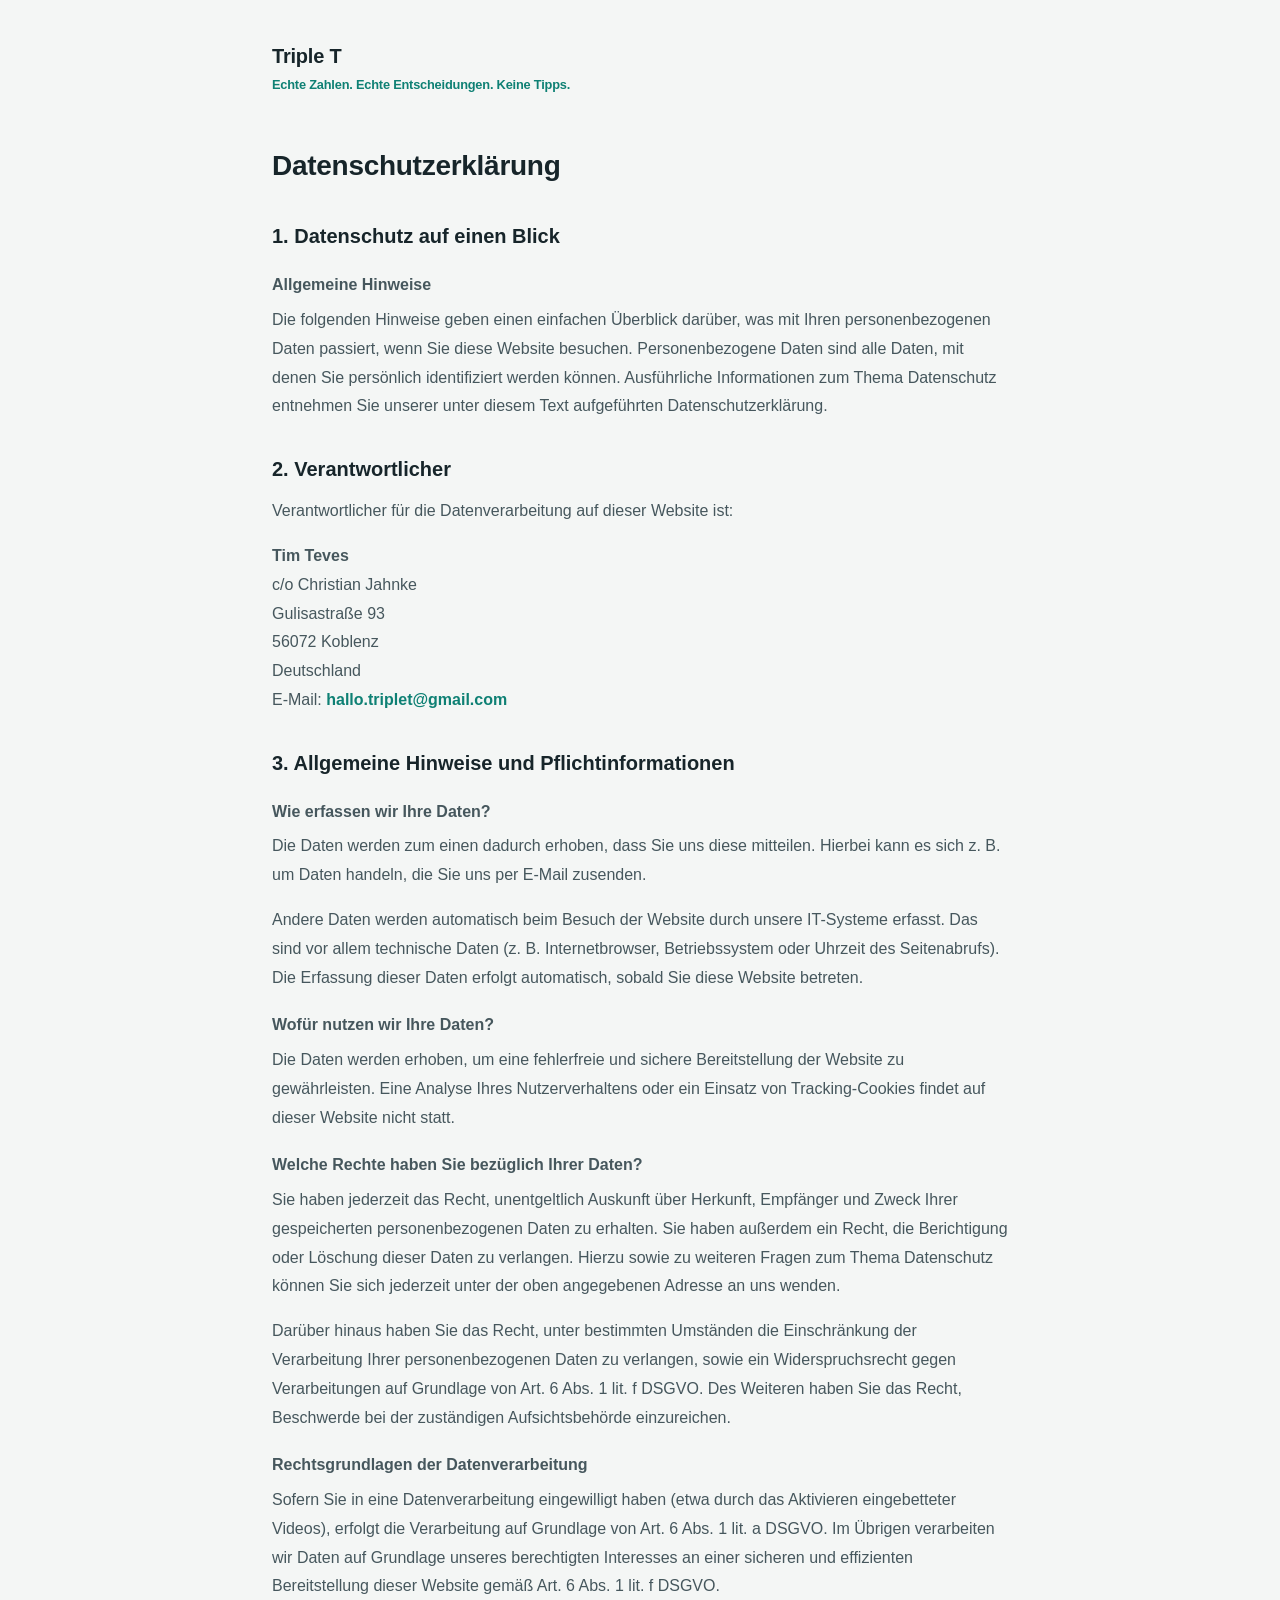
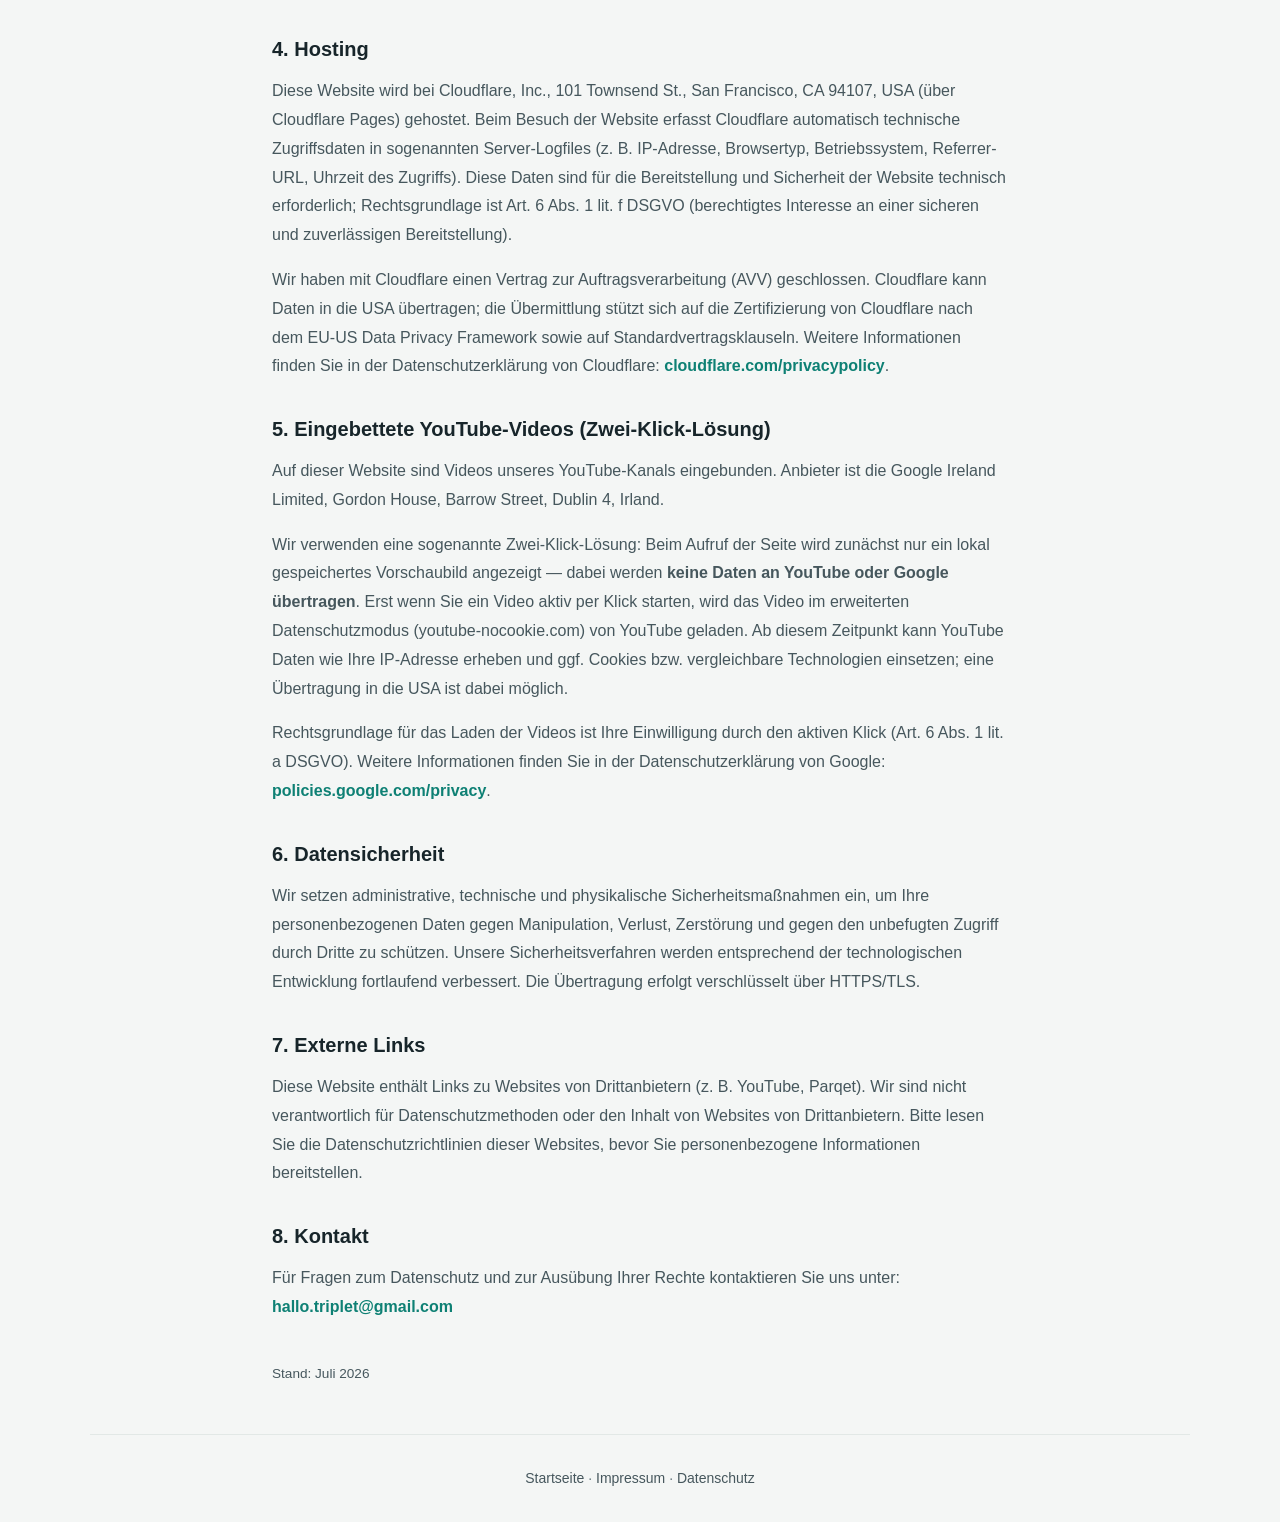
==== commit abe6b114: "V1.2 Update datenschutz.html Cloudflare DPA" ====
--- a/datenschutz.html
+++ b/datenschutz.html
@@ -9,6 +9,11 @@
     <link rel="icon" type="image/svg+xml" href="favicon.svg">
 </head>
 <body>
+    <header class="legal-header">
+        <a href="/" class="brand">Triple T
+            <span class="brand-tagline">Echte Zahlen. Echte Entscheidungen. Keine Tipps.</span>
+        </a>
+    </header>
     <div class="legal-container">
         <h1>Datenschutzerklärung</h1>
 
@@ -65,7 +70,7 @@
             Diese Website wird bei Cloudflare, Inc., 101 Townsend St., San Francisco, CA 94107, USA (über Cloudflare Pages) gehostet. Beim Besuch der Website erfasst Cloudflare automatisch technische Zugriffsdaten in sogenannten Server-Logfiles (z.&nbsp;B. IP-Adresse, Browsertyp, Betriebssystem, Referrer-URL, Uhrzeit des Zugriffs). Diese Daten sind für die Bereitstellung und Sicherheit der Website technisch erforderlich; Rechtsgrundlage ist Art. 6 Abs. 1 lit. f DSGVO (berechtigtes Interesse an einer sicheren und zuverlässigen Bereitstellung).
         </p>
         <p>
-            Cloudflare kann Daten in die USA übertragen; die Übermittlung stützt sich auf die Zertifizierung von Cloudflare nach dem EU-US Data Privacy Framework sowie auf Standardvertragsklauseln. Weitere Informationen finden Sie in der Datenschutzerklärung von Cloudflare: <a href="https://www.cloudflare.com/privacypolicy/" target="_blank" rel="noopener">cloudflare.com/privacypolicy</a>.
+            Wir haben mit Cloudflare einen Vertrag zur Auftragsverarbeitung (AVV) geschlossen. Cloudflare kann Daten in die USA übertragen; die Übermittlung stützt sich auf die Zertifizierung von Cloudflare nach dem EU-US Data Privacy Framework sowie auf Standardvertragsklauseln. Weitere Informationen finden Sie in der Datenschutzerklärung von Cloudflare: <a href="https://www.cloudflare.com/privacypolicy/" target="_blank" rel="noopener">cloudflare.com/privacypolicy</a>.
         </p>
 
         <h2>5. Eingebettete YouTube-Videos (Zwei-Klick-Lösung)</h2>
@@ -96,9 +101,10 @@
 
         <p class="legal-stand">Stand: Juli 2026</p>
 
-        <p style="margin-top: 1rem;">
-            <a href="/">← Zur Startseite</a>
-        </p>
     </div>
+
+    <footer>
+        <p><a href="/">Startseite</a> · <a href="impressum.html">Impressum</a> · <a href="datenschutz.html">Datenschutz</a></p>
+    </footer>
 </body>
 </html>
--- a/css/style.css
+++ b/css/style.css
@@ -560,3 +560,144 @@
         height: 56px;
     }
 }
+
+/* === LEGAL PAGES (Impressum / Datenschutz) === */
+.legal-container {
+    max-width: 800px;
+    margin: 0 auto;
+    padding: 3rem 2rem 2rem;
+}
+
+.legal-container h1 {
+    font-size: 1.75rem;
+    font-weight: 700;
+    color: var(--text);
+    margin-bottom: 1.5rem;
+    letter-spacing: -0.01em;
+}
+
+.legal-container h2 {
+    font-size: 1.25rem;
+    font-weight: 600;
+    color: var(--text);
+    margin-top: 2rem;
+    margin-bottom: 0.75rem;
+}
+
+.legal-container h3 {
+    font-size: 1rem;
+    font-weight: 600;
+    color: var(--text-muted);
+    margin-top: 1.25rem;
+    margin-bottom: 0.5rem;
+}
+
+.legal-container p {
+    margin-bottom: 1rem;
+    color: var(--text-muted);
+    line-height: 1.8;
+}
+
+.legal-container ul {
+    margin-left: 1.5rem;
+    margin-bottom: 1rem;
+    color: var(--text-muted);
+}
+
+.legal-container li {
+    margin-bottom: 0.5rem;
+}
+
+.legal-container a {
+    color: var(--mint-dark);
+    text-decoration: none;
+    font-weight: 600;
+}
+
+.legal-container a:hover {
+    color: var(--mint-deep);
+    text-decoration: underline;
+    text-underline-offset: 3px;
+}
+
+.legal-stand {
+    font-size: 0.85rem;
+    color: var(--text-dim);
+    margin-top: 2.5rem;
+}
+
+/* === DEPOT SECTION (Parqet-Link-Karte) === */
+.depot {
+    margin-bottom: 4rem;
+}
+
+.depot-card {
+    display: flex;
+    align-items: center;
+    justify-content: space-between;
+    gap: 2rem;
+    flex-wrap: wrap;
+    padding: 2rem;
+    background: var(--bg-card);
+    border: 1px solid rgba(0, 166, 147, 0.35);
+    border-left: 4px solid var(--mint);
+    border-radius: 12px;
+}
+
+.depot-card h2 {
+    font-size: 1.35rem;
+    font-weight: 700;
+    color: var(--text);
+    margin-bottom: 0.4rem;
+    letter-spacing: -0.01em;
+}
+
+.depot-card p {
+    color: var(--text-muted);
+    line-height: 1.7;
+    max-width: 560px;
+}
+
+.depot-card .btn {
+    white-space: nowrap;
+}
+
+.depot-note {
+    font-size: 0.8rem;
+    color: var(--text-dim);
+    margin-top: 0.6rem;
+    padding-left: 0.25rem;
+}
+
+@media (max-width: 600px) {
+    .depot-card {
+        padding: 1.5rem;
+    }
+}
+
+/* === LEGAL PAGE HEADER (Unterseiten-Kopfzeile) === */
+.legal-header {
+    max-width: 800px;
+    margin: 0 auto;
+    padding: 2.5rem 2rem 0;
+}
+
+.legal-header .brand {
+    font-size: 1.25rem;
+    font-weight: 700;
+    color: var(--text);
+    text-decoration: none;
+    letter-spacing: -0.01em;
+}
+
+.legal-header .brand:hover {
+    color: var(--mint-dark);
+}
+
+.legal-header .brand-tagline {
+    display: block;
+    font-size: 0.8rem;
+    font-weight: 600;
+    color: var(--mint-dark);
+    margin-top: 0.2rem;
+}
